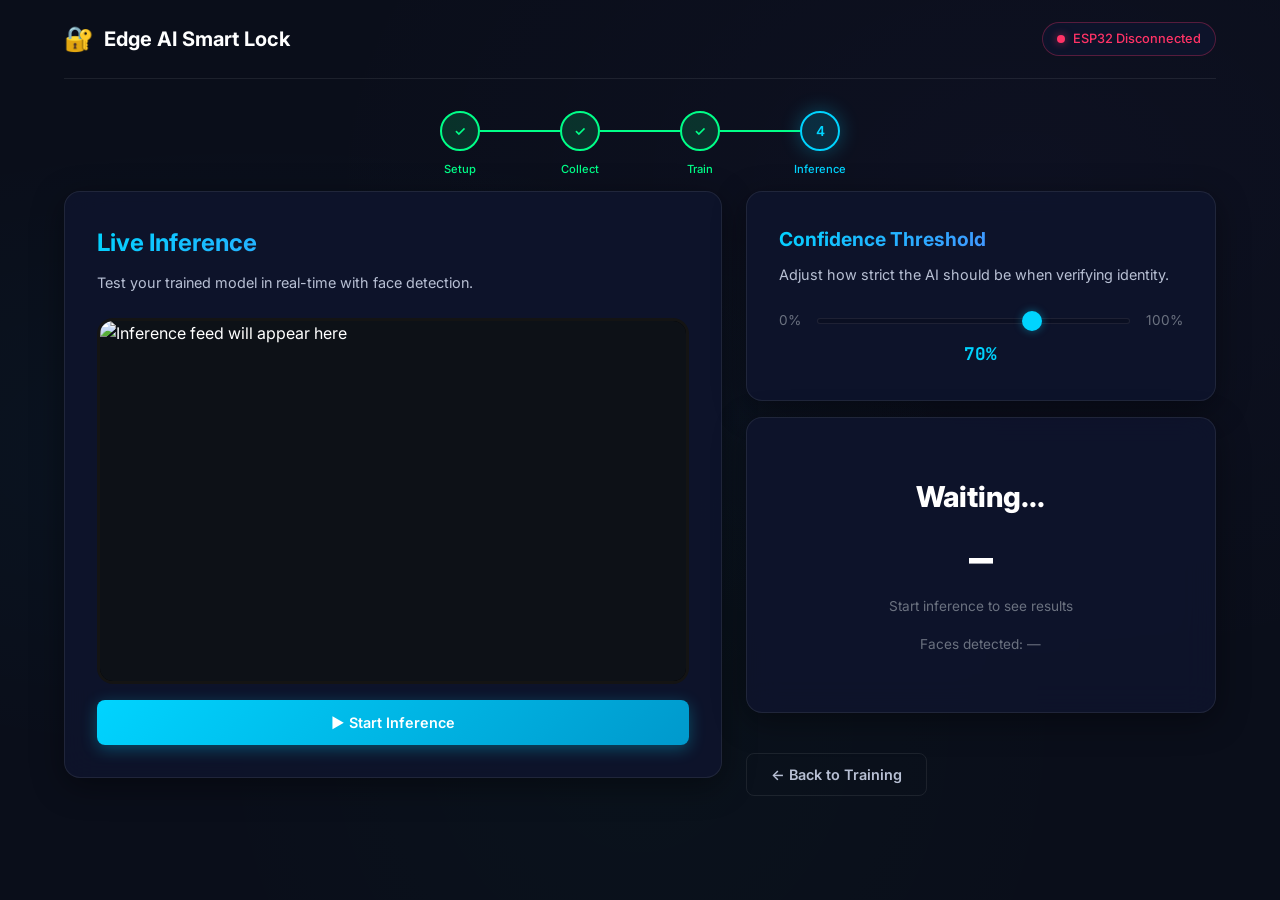
==== frontend/inference.html @ 009fab86 "V1" ====
<!DOCTYPE html>
<html lang="en">
<head>
    <meta charset="UTF-8">
    <meta name="viewport" content="width=device-width, initial-scale=1.0">
    <meta name="description" content="Edge AI Smart Lock — Live Inference and Testing">
    <title>Edge AI Smart Lock — Live Inference</title>
    <link rel="stylesheet" href="css/style.css">
</head>
<body>
    <div class="app-container">
        <!-- Header -->
        <header class="app-header">
            <div class="app-header__title">
                <span class="icon">🔐</span>
                Edge AI Smart Lock
            </div>
            <div id="esp-badge" class="esp-badge disconnected">
                <span class="esp-badge__dot"></span>
                <span>ESP32 Disconnected</span>
            </div>
        </header>

        <!-- Progress Bar -->
        <div id="progress-bar" class="progress-bar"></div>

        <!-- Main Content -->
        <main data-step="4">
            <div class="two-col">
                <!-- Left Column: Video Feed -->
                <div class="flex flex-col gap-2">
                    <div class="card">
                        <h1 class="card__title">Live Inference</h1>
                        <p class="card__subtitle">Test your trained model in real-time with face detection.</p>

                        <!-- MJPEG Viewport -->
                        <div class="viewport-frame" id="viewport-frame">
                            <img id="mjpeg-feed" alt="Inference feed will appear here"
                                 style="width: 100%; display: block; min-height: 360px; background: #0d1117; object-fit: contain;">
                        </div>

                        <!-- Controls -->
                        <div class="mt-2">
                            <button id="btn-toggle" class="btn btn-primary" style="width: 100%; padding: 14px;">
                                ▶ Start Inference
                            </button>
                        </div>
                    </div>
                </div>

                <!-- Right Column: Controls & Results -->
                <div class="flex flex-col gap-2">
                    <!-- Threshold Control -->
                    <div class="card">
                        <h2 class="card__title" style="font-size: 1.2rem;">Confidence Threshold</h2>
                        <p class="card__subtitle">Adjust how strict the AI should be when verifying identity.</p>

                        <div class="range-slider">
                            <span class="text-muted text-small">0%</span>
                            <input type="range" id="threshold-slider" min="0" max="100" value="70">
                            <span class="text-muted text-small">100%</span>
                        </div>
                        <div class="text-center mt-1">
                            <span class="range-slider__value" id="threshold-value">70%</span>
                        </div>
                    </div>

                    <!-- Result Display -->
                    <div class="card" id="result-card">
                        <div class="result-display">
                            <div class="result-display__status" id="result-status">
                                Waiting...
                            </div>
                            <div class="result-display__confidence" id="result-confidence">
                                —
                            </div>
                            <div class="result-display__label" id="result-label">
                                Start inference to see results
                            </div>
                            <div class="mt-2 text-small text-muted" id="result-faces">
                                Faces detected: —
                            </div>
                        </div>
                    </div>

                    <!-- Navigation -->
                    <div class="btn-group">
                        <button id="btn-back" class="btn btn-secondary">← Back to Training</button>
                    </div>
                </div>
            </div>
        </main>
    </div>

    <script src="js/common.js"></script>
    <script src="js/inference.js"></script>
</body>
</html>
---- frontend/css/style.css ----
/* ==========================================================================
   Edge AI Smart Lock — Design System
   Premium dark theme with glassmorphism, neon accents, and micro-animations.
   ========================================================================== */

/* ---------- Google Fonts ---------- */
@import url('https://fonts.googleapis.com/css2?family=Inter:wght@300;400;500;600;700;800&family=JetBrains+Mono:wght@400;500;600&display=swap');

/* ---------- CSS Custom Properties ---------- */
:root {
    /* Colors — Dark Theme */
    --bg-primary: #0a0e1a;
    --bg-secondary: #0f1428;
    --bg-card: rgba(15, 20, 45, 0.85);
    --bg-card-hover: rgba(20, 28, 58, 0.9);
    --bg-input: rgba(10, 14, 30, 0.6);
    --bg-terminal: #0d1117;

    /* Accent Colors */
    --accent-primary: #00d4ff;
    --accent-primary-rgb: 0, 212, 255;
    --accent-secondary: #7b61ff;
    --success: #00ff88;
    --success-rgb: 0, 255, 136;
    --danger: #ff3366;
    --danger-rgb: 255, 51, 102;
    --warning: #ffaa00;
    --warning-rgb: 255, 170, 0;

    /* Text */
    --text-primary: #ffffff;
    --text-secondary: #b8c0d4;
    --text-muted: #6b7280;
    --text-terminal: #00ff88;

    /* Borders */
    --border-color: rgba(255, 255, 255, 0.08);
    --border-active: rgba(0, 212, 255, 0.4);

    /* Spacing */
    --radius-sm: 8px;
    --radius-md: 12px;
    --radius-lg: 16px;
    --radius-xl: 20px;

    /* Shadows */
    --shadow-sm: 0 2px 8px rgba(0, 0, 0, 0.3);
    --shadow-md: 0 8px 32px rgba(0, 0, 0, 0.4);
    --shadow-lg: 0 16px 48px rgba(0, 0, 0, 0.5);
    --shadow-glow-blue: 0 0 20px rgba(0, 212, 255, 0.3);
    --shadow-glow-green: 0 0 20px rgba(0, 255, 136, 0.3);
    --shadow-glow-red: 0 0 20px rgba(255, 51, 102, 0.3);

    /* Typography */
    --font-main: 'Inter', -apple-system, BlinkMacSystemFont, 'Segoe UI', sans-serif;
    --font-mono: 'JetBrains Mono', 'Consolas', 'Courier New', monospace;

    /* Transitions */
    --transition-fast: 150ms ease;
    --transition-normal: 300ms ease;
    --transition-slow: 500ms ease;
}

/* ---------- Reset & Base ---------- */
*,
*::before,
*::after {
    margin: 0;
    padding: 0;
    box-sizing: border-box;
}

html {
    font-size: 16px;
    scroll-behavior: smooth;
}

body {
    font-family: var(--font-main);
    background: var(--bg-primary);
    color: var(--text-primary);
    min-height: 100vh;
    line-height: 1.6;
    overflow-x: hidden;
    /* Subtle background pattern */
    background-image:
        radial-gradient(ellipse at 20% 50%, rgba(0, 212, 255, 0.03) 0%, transparent 50%),
        radial-gradient(ellipse at 80% 20%, rgba(123, 97, 255, 0.03) 0%, transparent 50%),
        radial-gradient(ellipse at 50% 80%, rgba(0, 255, 136, 0.02) 0%, transparent 50%);
}

a {
    color: var(--accent-primary);
    text-decoration: none;
    transition: color var(--transition-fast);
}

a:hover {
    color: var(--accent-secondary);
}

/* ---------- Page Layout ---------- */
.app-container {
    max-width: 1200px;
    margin: 0 auto;
    padding: 0 24px;
    min-height: 100vh;
    display: flex;
    flex-direction: column;
}

/* ---------- Header ---------- */
.app-header {
    display: flex;
    align-items: center;
    justify-content: space-between;
    padding: 20px 0;
    border-bottom: 1px solid var(--border-color);
    margin-bottom: 32px;
}

.app-header__title {
    font-size: 1.25rem;
    font-weight: 700;
    color: var(--text-primary);
    display: flex;
    align-items: center;
    gap: 10px;
}

.app-header__title .icon {
    font-size: 1.5rem;
}

/* ---------- ESP32 Status Badge ---------- */
.esp-badge {
    display: flex;
    align-items: center;
    gap: 8px;
    padding: 6px 14px;
    border-radius: 20px;
    font-size: 0.8rem;
    font-weight: 500;
    border: 1px solid var(--border-color);
    background: var(--bg-card);
    backdrop-filter: blur(8px);
    transition: all var(--transition-normal);
}

.esp-badge__dot {
    width: 8px;
    height: 8px;
    border-radius: 50%;
    flex-shrink: 0;
}

.esp-badge.connected .esp-badge__dot {
    background: var(--success);
    box-shadow: 0 0 8px rgba(var(--success-rgb), 0.6);
    animation: breathe 2s ease-in-out infinite;
}

.esp-badge.connected {
    border-color: rgba(var(--success-rgb), 0.3);
    color: var(--success);
}

.esp-badge.disconnected .esp-badge__dot {
    background: var(--danger);
    box-shadow: 0 0 8px rgba(var(--danger-rgb), 0.6);
    animation: blink 1.5s ease-in-out infinite;
}

.esp-badge.disconnected {
    border-color: rgba(var(--danger-rgb), 0.3);
    color: var(--danger);
}

.esp-badge.skipped .esp-badge__dot {
    background: var(--text-muted);
}

.esp-badge.skipped {
    color: var(--text-muted);
}

@keyframes breathe {
    0%, 100% { opacity: 1; transform: scale(1); }
    50% { opacity: 0.5; transform: scale(1.2); }
}

@keyframes blink {
    0%, 100% { opacity: 1; }
    50% { opacity: 0.2; }
}

/* ---------- Progress Bar ---------- */
.progress-bar {
    display: flex;
    align-items: center;
    justify-content: center;
    gap: 0;
    margin-bottom: 40px;
    padding: 0 40px;
}

.progress-step {
    display: flex;
    align-items: center;
    gap: 0;
}

.progress-step__circle {
    width: 40px;
    height: 40px;
    border-radius: 50%;
    display: flex;
    align-items: center;
    justify-content: center;
    font-size: 0.85rem;
    font-weight: 600;
    border: 2px solid var(--border-color);
    background: var(--bg-secondary);
    color: var(--text-muted);
    transition: all var(--transition-normal);
    position: relative;
    z-index: 1;
    flex-shrink: 0;
}

.progress-step__label {
    position: absolute;
    top: 50px;
    white-space: nowrap;
    font-size: 0.7rem;
    font-weight: 500;
    color: var(--text-muted);
    transition: color var(--transition-normal);
}

.progress-step__circle-wrapper {
    position: relative;
    display: flex;
    flex-direction: column;
    align-items: center;
}

.progress-step__line {
    width: 80px;
    height: 2px;
    background: var(--border-color);
    transition: background var(--transition-normal);
    flex-shrink: 0;
}

/* Active step */
.progress-step.active .progress-step__circle {
    border-color: var(--accent-primary);
    background: rgba(var(--accent-primary-rgb), 0.15);
    color: var(--accent-primary);
    box-shadow: var(--shadow-glow-blue);
}

.progress-step.active .progress-step__label {
    color: var(--accent-primary);
}

/* Completed step */
.progress-step.completed .progress-step__circle {
    border-color: var(--success);
    background: rgba(var(--success-rgb), 0.15);
    color: var(--success);
}

.progress-step.completed .progress-step__label {
    color: var(--success);
}

.progress-step.completed .progress-step__line {
    background: var(--success);
}

/* ---------- Main Content Area ---------- */
main {
    flex: 1;
    animation: fadeSlideIn 400ms ease-out forwards;
}

main.page-exit {
    animation: fadeSlideOut 300ms ease-in forwards;
}

@keyframes fadeSlideIn {
    from {
        opacity: 0;
        transform: translateY(20px);
    }
    to {
        opacity: 1;
        transform: translateY(0);
    }
}

@keyframes fadeSlideOut {
    from {
        opacity: 1;
        transform: translateY(0);
    }
    to {
        opacity: 0;
        transform: translateY(-10px);
    }
}

/* ---------- Glass Card ---------- */
.card {
    background: var(--bg-card);
    backdrop-filter: blur(16px);
    -webkit-backdrop-filter: blur(16px);
    border: 1px solid var(--border-color);
    border-radius: var(--radius-lg);
    padding: 32px;
    box-shadow: var(--shadow-md);
    transition: all var(--transition-normal);
}

.card:hover {
    border-color: var(--border-active);
}

.card__title {
    font-size: 1.5rem;
    font-weight: 700;
    margin-bottom: 8px;
    background: linear-gradient(135deg, var(--accent-primary), var(--accent-secondary));
    -webkit-background-clip: text;
    -webkit-text-fill-color: transparent;
    background-clip: text;
}

.card__subtitle {
    font-size: 0.9rem;
    color: var(--text-secondary);
    margin-bottom: 24px;
}

/* ---------- Buttons ---------- */
.btn {
    display: inline-flex;
    align-items: center;
    justify-content: center;
    gap: 8px;
    padding: 12px 24px;
    border-radius: var(--radius-sm);
    font-family: var(--font-main);
    font-size: 0.9rem;
    font-weight: 600;
    border: none;
    cursor: pointer;
    transition: all var(--transition-fast);
    text-decoration: none;
    white-space: nowrap;
}

.btn:disabled {
    opacity: 0.4;
    cursor: not-allowed;
    transform: none !important;
}

/* Primary Button */
.btn-primary {
    background: linear-gradient(135deg, var(--accent-primary), #0099cc);
    color: white;
    box-shadow: 0 4px 16px rgba(var(--accent-primary-rgb), 0.3);
}

.btn-primary:hover:not(:disabled) {
    transform: translateY(-2px);
    box-shadow: 0 6px 24px rgba(var(--accent-primary-rgb), 0.4);
}

.btn-primary:active:not(:disabled) {
    transform: translateY(0);
}

/* Secondary Button */
.btn-secondary {
    background: transparent;
    color: var(--text-secondary);
    border: 1px solid var(--border-color);
}

.btn-secondary:hover:not(:disabled) {
    border-color: var(--accent-primary);
    color: var(--accent-primary);
    background: rgba(var(--accent-primary-rgb), 0.05);
}

/* Danger Button */
.btn-danger {
    background: linear-gradient(135deg, var(--danger), #cc0033);
    color: white;
    box-shadow: 0 4px 16px rgba(var(--danger-rgb), 0.3);
}

.btn-danger:hover:not(:disabled) {
    transform: translateY(-2px);
    box-shadow: 0 6px 24px rgba(var(--danger-rgb), 0.4);
}

/* Success Button */
.btn-success {
    background: linear-gradient(135deg, var(--success), #00cc66);
    color: #0a0e1a;
    box-shadow: 0 4px 16px rgba(var(--success-rgb), 0.3);
}

.btn-success:hover:not(:disabled) {
    transform: translateY(-2px);
    box-shadow: 0 6px 24px rgba(var(--success-rgb), 0.4);
}

/* Icon Button */
.btn-icon {
    width: 40px;
    height: 40px;
    padding: 0;
    border-radius: var(--radius-sm);
    background: var(--bg-input);
    border: 1px solid var(--border-color);
    color: var(--text-secondary);
    font-size: 1.1rem;
}

.btn-icon:hover:not(:disabled) {
    border-color: var(--accent-primary);
    color: var(--accent-primary);
}

/* Large Capture Button */
.btn-capture {
    width: 100%;
    padding: 20px 32px;
    font-size: 1.1rem;
    font-weight: 700;
    border-radius: var(--radius-md);
    background: linear-gradient(135deg, var(--accent-primary), var(--accent-secondary));
    color: white;
    box-shadow: 0 4px 20px rgba(var(--accent-primary-rgb), 0.3);
    position: relative;
    overflow: hidden;
    user-select: none;
    -webkit-user-select: none;
    touch-action: none;
}

.btn-capture:hover:not(:disabled) {
    transform: translateY(-2px);
    box-shadow: 0 8px 32px rgba(var(--accent-primary-rgb), 0.5);
}

.btn-capture:active:not(:disabled),
.btn-capture.capturing {
    transform: scale(0.97);
    box-shadow: 0 2px 12px rgba(var(--accent-primary-rgb), 0.6);
}

.btn-capture.capturing::after {
    content: '';
    position: absolute;
    inset: 0;
    background: linear-gradient(135deg, rgba(var(--success-rgb), 0.2), rgba(var(--accent-primary-rgb), 0.2));
    animation: captureFlash 0.5s ease-in-out infinite;
}

@keyframes captureFlash {
    0%, 100% { opacity: 0.3; }
    50% { opacity: 0.8; }
}

/* Button group */
.btn-group {
    display: flex;
    gap: 12px;
    margin-top: 24px;
}

.btn-group--between {
    justify-content: space-between;
}

.btn-group--center {
    justify-content: center;
}

/* ---------- Form Inputs ---------- */
.form-group {
    margin-bottom: 20px;
}

.form-label {
    display: block;
    font-size: 0.85rem;
    font-weight: 500;
    color: var(--text-secondary);
    margin-bottom: 8px;
}

.form-input,
.form-select {
    width: 100%;
    padding: 12px 16px;
    background: var(--bg-input);
    border: 1px solid var(--border-color);
    border-radius: var(--radius-sm);
    color: var(--text-primary);
    font-family: var(--font-main);
    font-size: 0.9rem;
    transition: all var(--transition-fast);
    outline: none;
}

.form-input:focus,
.form-select:focus {
    border-color: var(--accent-primary);
    box-shadow: 0 0 0 3px rgba(var(--accent-primary-rgb), 0.1);
}

.form-input::placeholder {
    color: var(--text-muted);
}

.form-select option {
    background: var(--bg-secondary);
    color: var(--text-primary);
}

.input-group {
    display: flex;
    gap: 8px;
}

.input-group .form-input {
    flex: 1;
}

/* ---------- Range Slider ---------- */
.range-slider {
    width: 100%;
    display: flex;
    align-items: center;
    gap: 16px;
}

.range-slider input[type="range"] {
    flex: 1;
    -webkit-appearance: none;
    appearance: none;
    height: 6px;
    background: var(--bg-input);
    border-radius: 3px;
    outline: none;
    border: 1px solid var(--border-color);
}

.range-slider input[type="range"]::-webkit-slider-thumb {
    -webkit-appearance: none;
    appearance: none;
    width: 20px;
    height: 20px;
    border-radius: 50%;
    background: var(--accent-primary);
    cursor: pointer;
    box-shadow: 0 0 8px rgba(var(--accent-primary-rgb), 0.4);
    transition: transform var(--transition-fast);
}

.range-slider input[type="range"]::-webkit-slider-thumb:hover {
    transform: scale(1.2);
}

.range-slider__value {
    font-size: 1.1rem;
    font-weight: 700;
    color: var(--accent-primary);
    min-width: 50px;
    text-align: center;
    font-family: var(--font-mono);
}

/* ---------- Terminal ---------- */
.terminal {
    background: var(--bg-terminal);
    border: 1px solid rgba(255, 255, 255, 0.06);
    border-radius: var(--radius-md);
    padding: 20px;
    font-family: var(--font-mono);
    font-size: 0.8rem;
    line-height: 1.7;
    max-height: 400px;
    overflow-y: auto;
    overflow-x: hidden;
    word-wrap: break-word;
    box-shadow: inset 0 2px 8px rgba(0, 0, 0, 0.3);
}

.terminal::-webkit-scrollbar {
    width: 6px;
}

.terminal::-webkit-scrollbar-track {
    background: transparent;
}

.terminal::-webkit-scrollbar-thumb {
    background: rgba(255, 255, 255, 0.1);
    border-radius: 3px;
}

.terminal__line {
    color: var(--text-terminal);
    display: block;
    padding: 1px 0;
}

.terminal__line--error {
    color: var(--danger);
}

.terminal__line--info {
    color: var(--accent-primary);
}

.terminal__cursor {
    display: inline-block;
    width: 8px;
    height: 16px;
    background: var(--text-terminal);
    animation: terminalBlink 1s step-end infinite;
    vertical-align: text-bottom;
    margin-left: 2px;
}

@keyframes terminalBlink {
    0%, 50% { opacity: 1; }
    51%, 100% { opacity: 0; }
}

/* ---------- Viewport Frame ---------- */
.viewport-frame {
    border: 3px solid var(--border-color);
    border-radius: var(--radius-lg);
    overflow: hidden;
    position: relative;
    background: #000;
    transition: border-color var(--transition-normal), box-shadow var(--transition-normal);
}

.viewport-frame video,
.viewport-frame img {
    width: 100%;
    height: auto;
    display: block;
}

.viewport-frame.pulse-green {
    border-color: var(--success);
    box-shadow: 0 0 30px rgba(var(--success-rgb), 0.4), inset 0 0 30px rgba(var(--success-rgb), 0.05);
    animation: pulseGreen 1.5s ease-in-out infinite;
}

.viewport-frame.pulse-red {
    border-color: var(--danger);
    box-shadow: 0 0 30px rgba(var(--danger-rgb), 0.4), inset 0 0 30px rgba(var(--danger-rgb), 0.05);
    animation: pulseRed 1.5s ease-in-out infinite;
}

@keyframes pulseGreen {
    0%, 100% { box-shadow: 0 0 20px rgba(var(--success-rgb), 0.3); }
    50% { box-shadow: 0 0 40px rgba(var(--success-rgb), 0.6), 0 0 80px rgba(var(--success-rgb), 0.2); }
}

@keyframes pulseRed {
    0%, 100% { box-shadow: 0 0 20px rgba(var(--danger-rgb), 0.3); }
    50% { box-shadow: 0 0 40px rgba(var(--danger-rgb), 0.6), 0 0 80px rgba(var(--danger-rgb), 0.2); }
}

/* ---------- Class Cards ---------- */
.class-list {
    display: flex;
    flex-direction: column;
    gap: 8px;
    max-height: 320px;
    overflow-y: auto;
    padding-right: 4px;
}

.class-list::-webkit-scrollbar {
    width: 4px;
}

.class-list::-webkit-scrollbar-thumb {
    background: rgba(255, 255, 255, 0.1);
    border-radius: 2px;
}

.class-card {
    display: flex;
    align-items: center;
    justify-content: space-between;
    padding: 12px 16px;
    background: var(--bg-input);
    border: 1px solid var(--border-color);
    border-radius: var(--radius-sm);
    cursor: pointer;
    transition: all var(--transition-fast);
}

.class-card:hover {
    border-color: rgba(var(--accent-primary-rgb), 0.3);
    background: var(--bg-card-hover);
}

.class-card.active {
    border-color: var(--accent-primary);
    background: rgba(var(--accent-primary-rgb), 0.1);
    box-shadow: 0 0 12px rgba(var(--accent-primary-rgb), 0.15);
}

.class-card__info {
    display: flex;
    flex-direction: column;
    gap: 2px;
}

.class-card__name {
    font-weight: 600;
    font-size: 0.9rem;
}

.class-card__count {
    font-size: 0.75rem;
    color: var(--text-muted);
    font-family: var(--font-mono);
}

.class-card__actions {
    display: flex;
    gap: 4px;
}

.class-card__delete {
    width: 28px;
    height: 28px;
    display: flex;
    align-items: center;
    justify-content: center;
    border-radius: 6px;
    border: none;
    background: transparent;
    color: var(--text-muted);
    cursor: pointer;
    font-size: 0.9rem;
    transition: all var(--transition-fast);
}

.class-card__delete:hover {
    background: rgba(var(--danger-rgb), 0.15);
    color: var(--danger);
}

/* ---------- Toast Notifications ---------- */
.toast-container {
    position: fixed;
    top: 20px;
    right: 20px;
    z-index: 10000;
    display: flex;
    flex-direction: column;
    gap: 8px;
}

.toast {
    padding: 14px 20px;
    border-radius: var(--radius-sm);
    font-size: 0.85rem;
    font-weight: 500;
    backdrop-filter: blur(16px);
    border: 1px solid;
    animation: toastIn 300ms ease-out forwards;
    max-width: 380px;
    box-shadow: var(--shadow-md);
}

.toast.removing {
    animation: toastOut 300ms ease-in forwards;
}

.toast--success {
    background: rgba(var(--success-rgb), 0.12);
    border-color: rgba(var(--success-rgb), 0.3);
    color: var(--success);
}

.toast--error {
    background: rgba(var(--danger-rgb), 0.12);
    border-color: rgba(var(--danger-rgb), 0.3);
    color: var(--danger);
}

.toast--info {
    background: rgba(var(--accent-primary-rgb), 0.12);
    border-color: rgba(var(--accent-primary-rgb), 0.3);
    color: var(--accent-primary);
}

@keyframes toastIn {
    from { opacity: 0; transform: translateX(40px); }
    to { opacity: 1; transform: translateX(0); }
}

@keyframes toastOut {
    from { opacity: 1; transform: translateX(0); }
    to { opacity: 0; transform: translateX(40px); }
}

/* ---------- Modal ---------- */
.modal-overlay {
    position: fixed;
    inset: 0;
    background: rgba(0, 0, 0, 0.6);
    backdrop-filter: blur(4px);
    z-index: 9000;
    display: flex;
    align-items: center;
    justify-content: center;
    animation: fadeIn 200ms ease-out;
}

.modal {
    background: var(--bg-card);
    backdrop-filter: blur(16px);
    border: 1px solid var(--border-color);
    border-radius: var(--radius-lg);
    padding: 28px;
    max-width: 420px;
    width: 90%;
    box-shadow: var(--shadow-lg);
    animation: modalIn 300ms ease-out;
}

.modal__title {
    font-size: 1.1rem;
    font-weight: 700;
    margin-bottom: 12px;
}

.modal__message {
    color: var(--text-secondary);
    font-size: 0.9rem;
    margin-bottom: 24px;
    line-height: 1.5;
}

.modal__actions {
    display: flex;
    gap: 12px;
    justify-content: flex-end;
}

@keyframes fadeIn {
    from { opacity: 0; }
    to { opacity: 1; }
}

@keyframes modalIn {
    from { opacity: 0; transform: scale(0.95) translateY(10px); }
    to { opacity: 1; transform: scale(1) translateY(0); }
}

/* ---------- Result Display ---------- */
.result-display {
    text-align: center;
    padding: 24px;
}

.result-display__status {
    font-size: 1.8rem;
    font-weight: 800;
    margin-bottom: 8px;
    transition: color var(--transition-normal);
}

.result-display__status.granted {
    color: var(--success);
    text-shadow: 0 0 20px rgba(var(--success-rgb), 0.4);
}

.result-display__status.denied {
    color: var(--danger);
    text-shadow: 0 0 20px rgba(var(--danger-rgb), 0.4);
}

.result-display__confidence {
    font-size: 2.5rem;
    font-weight: 800;
    font-family: var(--font-mono);
    margin-bottom: 4px;
}

.result-display__label {
    font-size: 0.85rem;
    color: var(--text-muted);
}

/* ---------- Summary Card ---------- */
.summary-grid {
    display: grid;
    grid-template-columns: repeat(auto-fit, minmax(150px, 1fr));
    gap: 16px;
    margin-bottom: 24px;
}

.summary-item {
    text-align: center;
    padding: 20px;
    background: var(--bg-input);
    border: 1px solid var(--border-color);
    border-radius: var(--radius-md);
}

.summary-item__value {
    font-size: 2rem;
    font-weight: 800;
    color: var(--accent-primary);
    font-family: var(--font-mono);
}

.summary-item__label {
    font-size: 0.8rem;
    color: var(--text-muted);
    margin-top: 4px;
}

/* ---------- Two-Column Layout ---------- */
.two-col {
    display: grid;
    grid-template-columns: 1.4fr 1fr;
    gap: 24px;
    align-items: start;
}

/* ---------- Divider ---------- */
.divider {
    display: flex;
    align-items: center;
    gap: 16px;
    margin: 24px 0;
    color: var(--text-muted);
    font-size: 0.8rem;
}

.divider::before,
.divider::after {
    content: '';
    flex: 1;
    height: 1px;
    background: var(--border-color);
}

/* ---------- Status Badge ---------- */
.status-badge {
    display: inline-flex;
    align-items: center;
    gap: 6px;
    padding: 4px 12px;
    border-radius: 12px;
    font-size: 0.75rem;
    font-weight: 600;
}

.status-badge--success {
    background: rgba(var(--success-rgb), 0.1);
    color: var(--success);
    border: 1px solid rgba(var(--success-rgb), 0.2);
}

.status-badge--error {
    background: rgba(var(--danger-rgb), 0.1);
    color: var(--danger);
    border: 1px solid rgba(var(--danger-rgb), 0.2);
}

.status-badge--neutral {
    background: rgba(var(--accent-primary-rgb), 0.1);
    color: var(--accent-primary);
    border: 1px solid rgba(var(--accent-primary-rgb), 0.2);
}

/* ---------- Spinner ---------- */
.spinner {
    width: 20px;
    height: 20px;
    border: 2px solid rgba(255, 255, 255, 0.2);
    border-top-color: var(--accent-primary);
    border-radius: 50%;
    animation: spin 0.8s linear infinite;
    display: inline-block;
}

@keyframes spin {
    to { transform: rotate(360deg); }
}

/* ---------- Empty State ---------- */
.empty-state {
    text-align: center;
    padding: 40px 20px;
    color: var(--text-muted);
}

.empty-state__icon {
    font-size: 2.5rem;
    margin-bottom: 12px;
    opacity: 0.5;
}

.empty-state__text {
    font-size: 0.9rem;
}

/* ---------- Utility Classes ---------- */
.text-center { text-align: center; }
.text-muted { color: var(--text-muted); }
.text-small { font-size: 0.85rem; }
.mt-1 { margin-top: 8px; }
.mt-2 { margin-top: 16px; }
.mt-3 { margin-top: 24px; }
.mb-1 { margin-bottom: 8px; }
.mb-2 { margin-bottom: 16px; }
.mb-3 { margin-bottom: 24px; }
.gap-1 { gap: 8px; }
.gap-2 { gap: 16px; }
.hidden { display: none !important; }
.flex { display: flex; }
.flex-col { flex-direction: column; }
.items-center { align-items: center; }
.justify-between { justify-content: space-between; }

/* ---------- Responsive ---------- */
@media (max-width: 768px) {
    .two-col {
        grid-template-columns: 1fr;
    }

    .progress-step__line {
        width: 40px;
    }

    .progress-step__label {
        font-size: 0.6rem;
    }
}
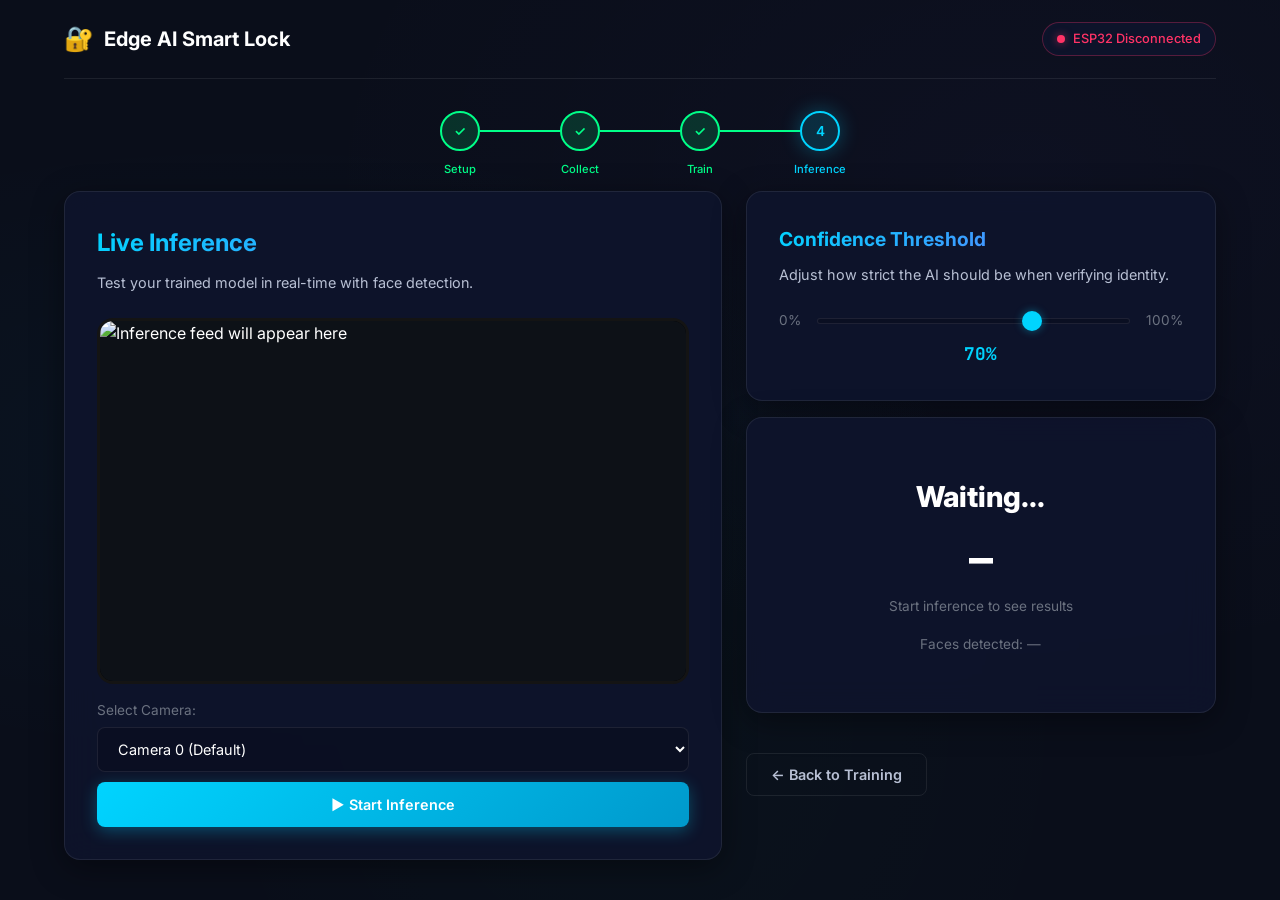
==== commit bd08c649: "v2" ====
--- a/frontend/inference.html
+++ b/frontend/inference.html
@@ -41,6 +41,13 @@
 
                         <!-- Controls -->
                         <div class="mt-2">
+                            <label class="text-small text-muted" style="display: block; margin-bottom: 5px;">Select Camera:</label>
+                            <select id="camera-select" class="form-input" style="width: 100%; margin-bottom: 10px;">
+                                <option value="0">Camera 0 (Default)</option>
+                                <option value="1">Camera 1</option>
+                                <option value="2">Camera 2</option>
+                                <option value="3">Camera 3</option>
+                            </select>
                             <button id="btn-toggle" class="btn btn-primary" style="width: 100%; padding: 14px;">
                                 ▶ Start Inference
                             </button>
